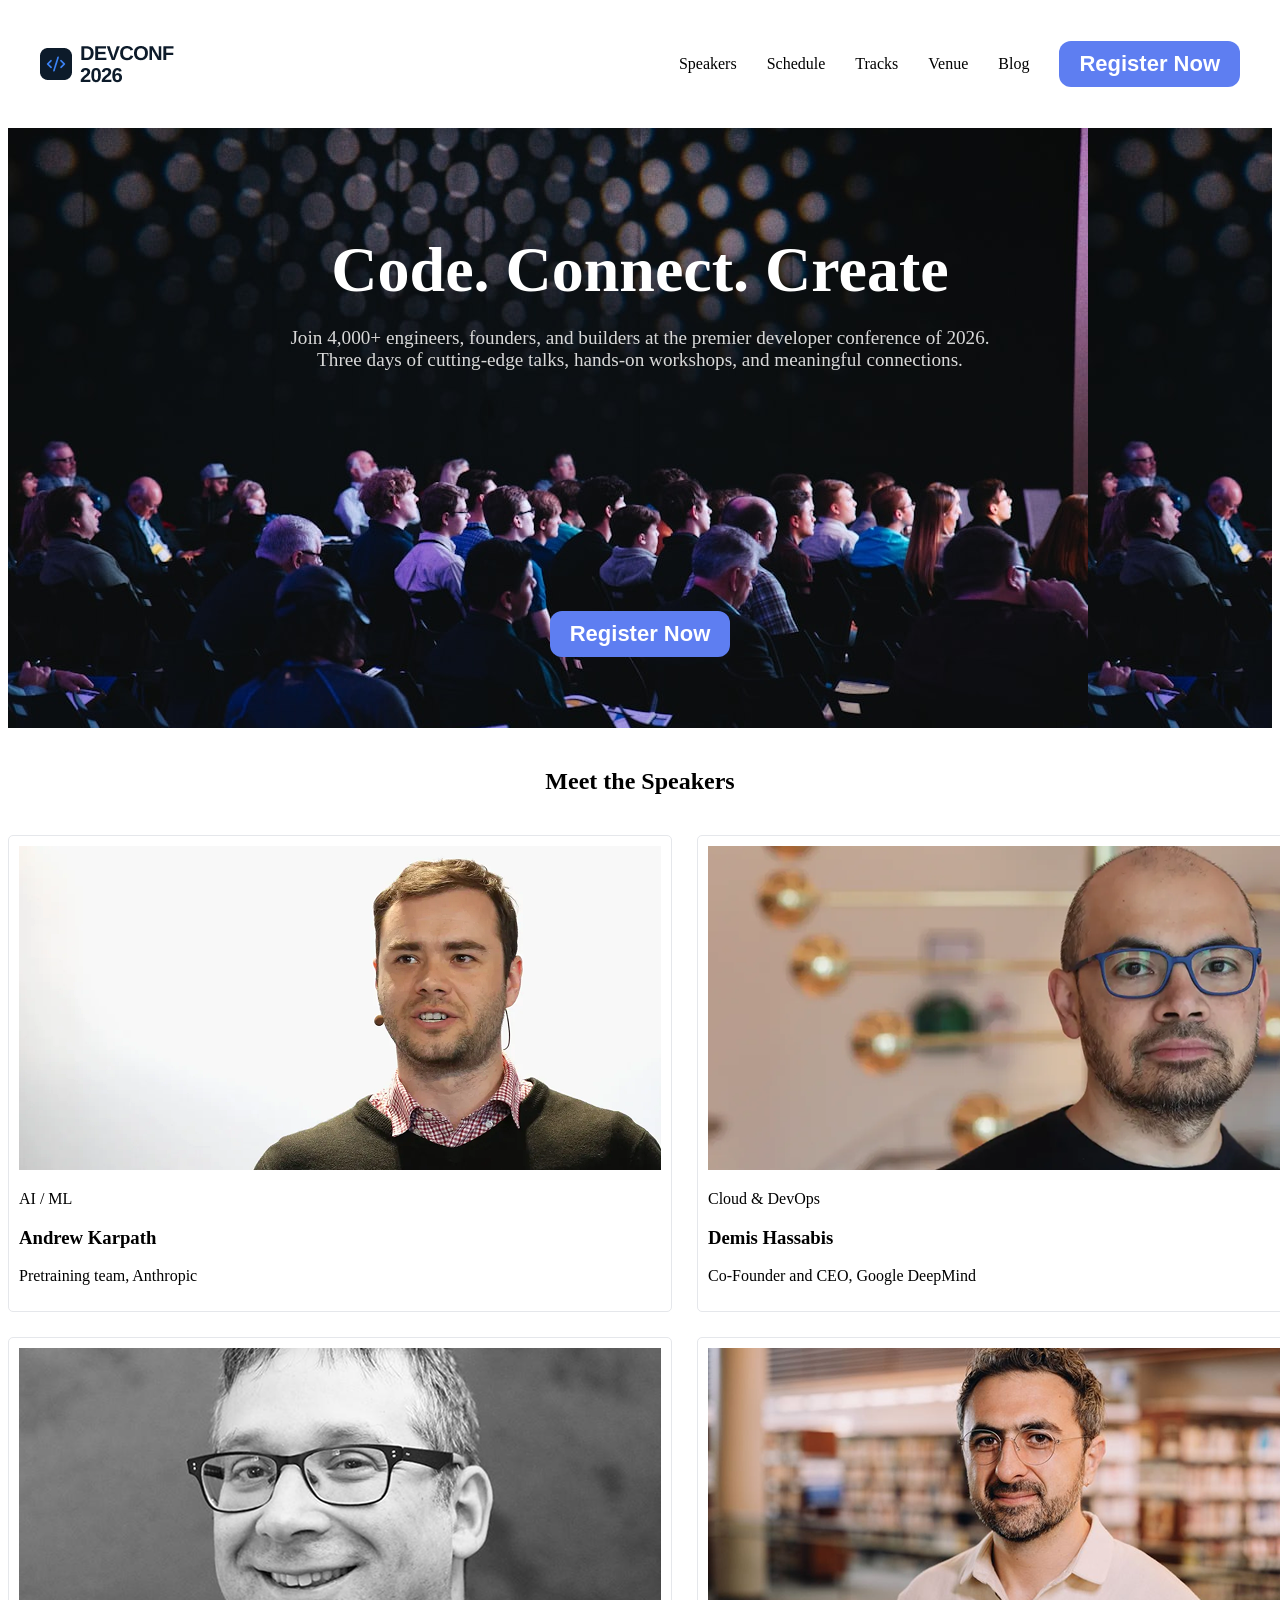
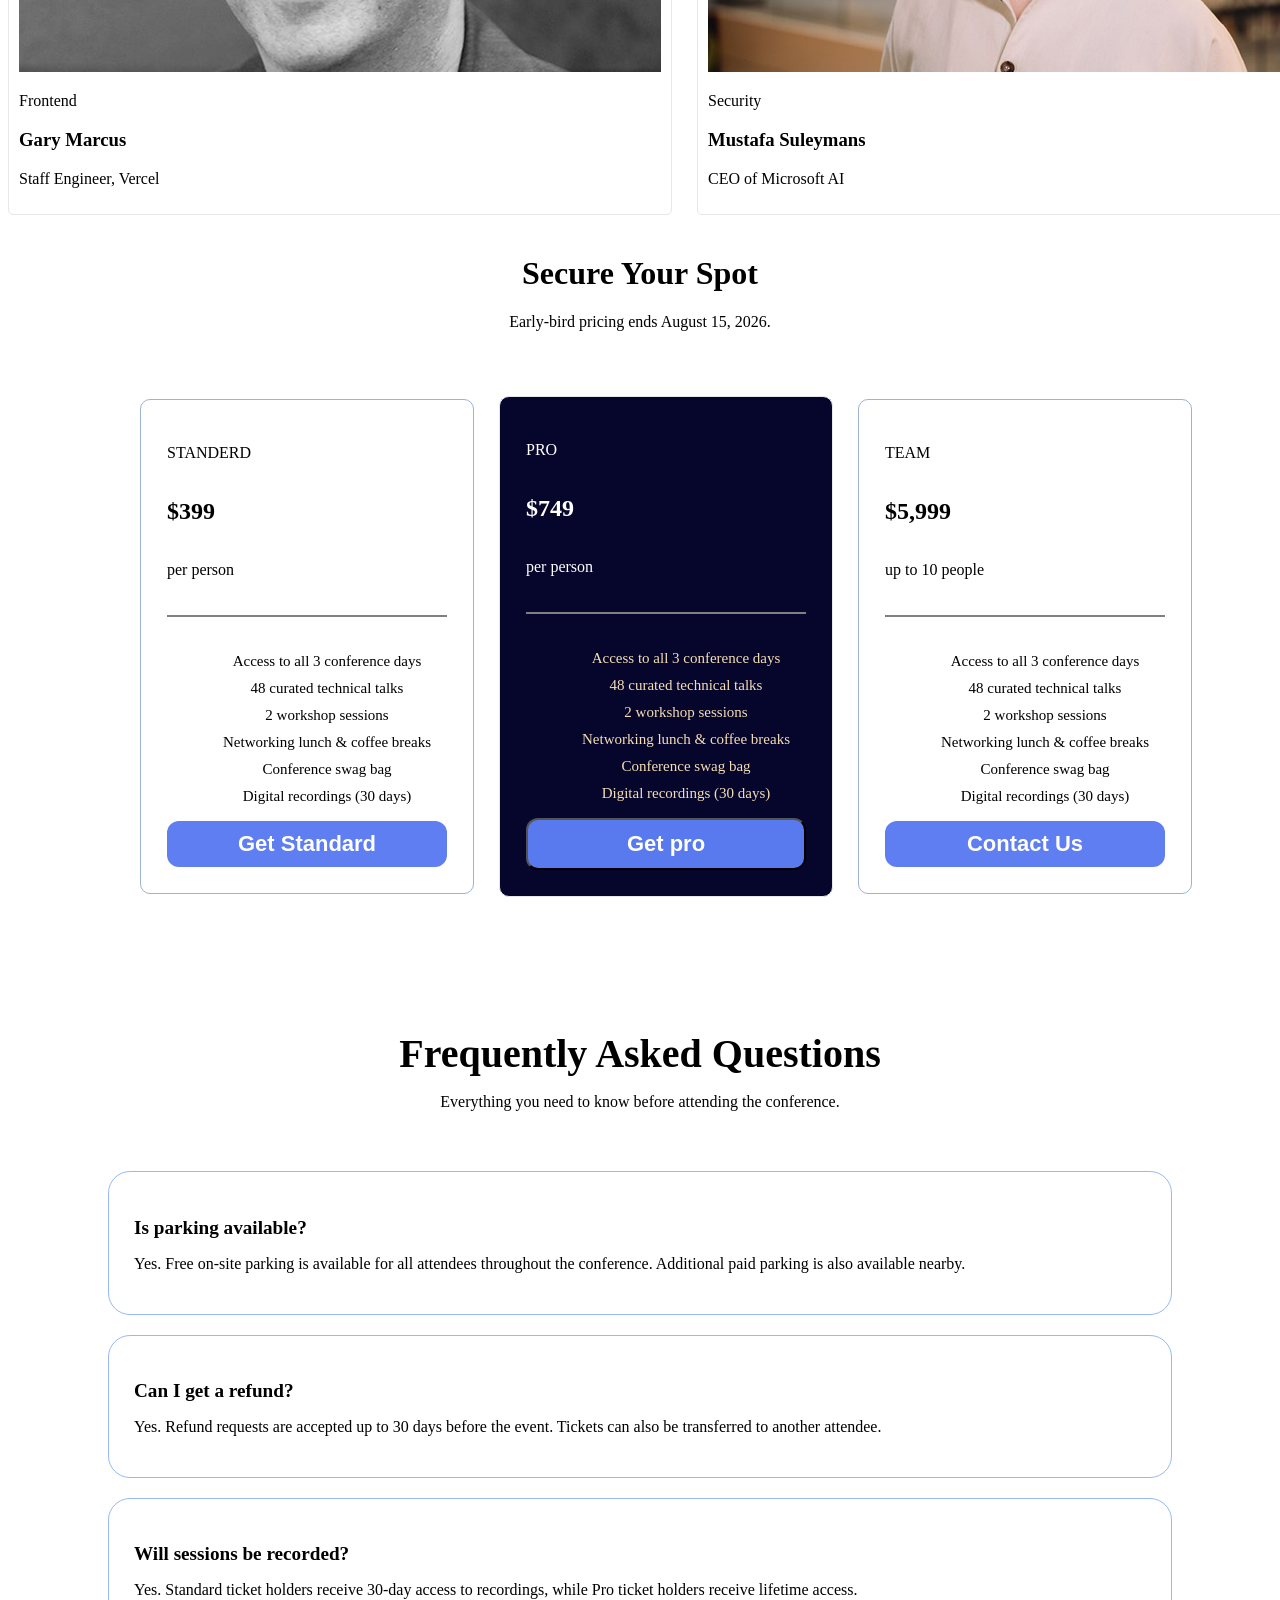
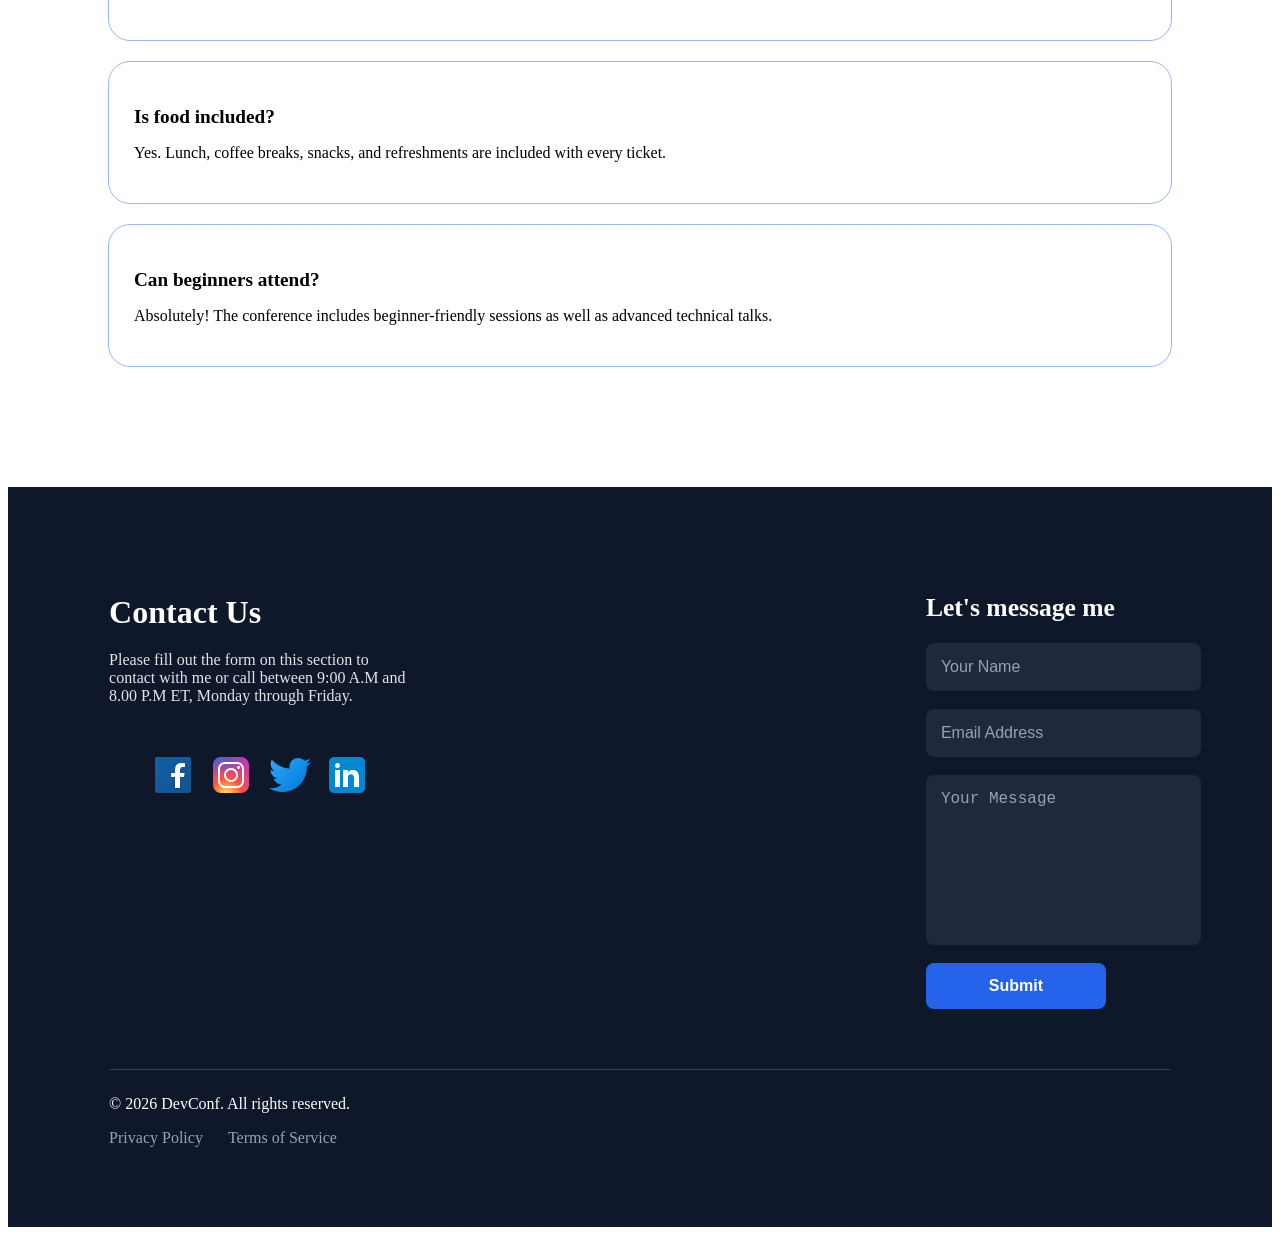
==== index.html @ b2bbcf95 "first commit" ====
<!DOCTYPE html>
<html lang="en">

<head>
    <meta charset="UTF-8">
    <meta name="viewport" content="width=device-width, initial-scale=1.0">
    <title>Document</title>
    <link rel="stylesheet" href="styles.css">
</head>

<body>
    <!-- Navbar start -->
    <header>
        <nav class="container">
            <img src="assets/logo.png">
            <ul class="link">
                <li><a href="">Speakers</a></li>
                <li><a href="">Schedule</a></li>
                <li><a href="">Tracks</a></li>
                <li><a href="">Venue</a></li>
                <li><a href="">Blog</a></li>
                <button class="common-btn">Register Now</button>
            </ul>
        </nav>
    </header>
    <!-- Navbar end -->

    <!-- Hero Banner section start -->
    <section class="hero">
        <div class="hero-content">

            <h1>
                Code. Connect. Create
            </h1>

            <p>
                Join 4,000+ engineers, founders, and builders at the premier developer
                conference of 2026. Three days of cutting-edge talks, hands-on workshops,
                and meaningful connections.
            </p>
            <button class="reg-btn">Register Now</button>

        </div>

    </section>
    <!--  Hero Banner section end -->



    <!-- speakers section start -->
    <section class="speakers">

        <h1>Meet the Speakers</h1>
        <div class="speaker-container">
            <div class="card">
                <img src="assets/andrej.png">
                <div class="card-contain">
                    <p>AI / ML</p>
                    <h3>Andrew Karpath</h3>
                    <p>Pretraining team, Anthropic</p>

                </div>
            </div>
            <div class="card">
                <img src="assets/demis.png">
                <div class="card-contain">
                    <p>Cloud & DevOps</p>
                    <h3>Demis Hassabis</h3>
                    <p>Co-Founder and CEO, Google DeepMind</p>
                </div>
            </div>
            <div class="card">
                <img src="assets/gary.png">
                <div class="card-contain">
                    <p>Frontend</p>
                    <h3>Gary Marcus</h3>
                    <p>Staff Engineer, Vercel</p>
                </div>
            </div>
            <div class="card">
                <img src="assets/mustafa.png">
                <div class="card-contain">
                    <p>Security</p>
                    <h3>Mustafa Suleymans</h3>
                    <p>CEO of Microsoft AI</p>
                </div>
            </div>
        </div>
    </section>
    <!-- speakers section start -->

    <!-- pricing section start -->

    <div class="title">
        <h1>Secure Your Spot</h1>
        <p>Early-bird pricing ends August 15, 2026.</p>
    </div>
    <div class="cards">
        <!-- card one -->
        <div class="price-card">
            <p>STANDERD</p>
            <h2>$399</h2>
            <p>per person</p>
            <hr>
            <ul class="features">
                <li>Access to all 3 conference days</li>
                <li>48 curated technical talks</li>
                <li>2 workshop sessions</li>
                <li>Networking lunch & coffee breaks</li>
                <li>Conference swag bag</li>
                <li>Digital recordings (30 days)</li>
            </ul>
            <button class="outline-btn">Get Standard</button>
        </div>
        <div class="pro-card">
            <p>PRO</p>
            <h2>$749</h2>
            <p>per person</p>
            <hr>
            <ul class="features">
                <li>Access to all 3 conference days</li>
                <li>48 curated technical talks</li>
                <li>2 workshop sessions</li>
                <li>Networking lunch & coffee breaks</li>
                <li>Conference swag bag</li>
                <li>Digital recordings (30 days)</li>
            </ul>
            <button class="btn">Get pro</button>
        </div>
        <div class="price-card">
            <p>TEAM</p>
            <h2>$5,999</h2>
            <p>up to 10 people</p>
            <hr>
            <ul class="features">
                <li>Access to all 3 conference days</li>
                <li>48 curated technical talks</li>
                <li>2 workshop sessions</li>
                <li>Networking lunch & coffee breaks</li>
                <li>Conference swag bag</li>
                <li>Digital recordings (30 days)</li>
            </ul>
            <button class="outline-btn">Contact Us</button>
        </div>
    </div>
    <!-- pricing section end -->

    <!-- FAQ Section Start -->

    <section class="FAQ">
        <div class="FAQ-heading">
            <h2>Frequently Asked Questions</h2>
            <p>Everything you need to know before attending the conference.</p>
        </div>

        <div class="FAQ-container">

            <div class="FAQ-contain">
                <h3>Is parking available?</h3>
                <p>
                    Yes. Free on-site parking is available for all attendees throughout
                    the conference. Additional paid parking is also available nearby.
                </p>
            </div>

            <div class="FAQ-contain">
                <h3>Can I get a refund?</h3>
                <p>
                    Yes. Refund requests are accepted up to 30 days before the event.
                    Tickets can also be transferred to another attendee.
                </p>
            </div>

            <div class="FAQ-contain">
                <h3>Will sessions be recorded?</h3>
                <p>
                    Yes. Standard ticket holders receive 30-day access to recordings,
                    while Pro ticket holders receive lifetime access.
                </p>
            </div>

            <div class="FAQ-contain">
                <h3>Is food included?</h3>
                <p>
                    Yes. Lunch, coffee breaks, snacks, and refreshments are included
                    with every ticket.
                </p>
            </div>

            <div class="FAQ-contain">
                <h3>Can beginners attend?</h3>
                <p>
                    Absolutely! The conference includes beginner-friendly sessions as
                    well as advanced technical talks.
                </p>
            </div>

        </div>
    </section>

    <!-- FAQ Section End -->

    <!-- Footer Start -->

    <footer class="footer">

        <div class="footer-container">

            <div class="footer-left">

                <h2>Contact Us</h2>

                <p>
                    Please fill out the form on this section to contact with me or call between 9:00 A.M and 8.00 P.M
                    ET, Monday through Friday.</p>

                <div class="social-icons">
                    <ul>
                        <li><a href=""> <img src="assets/facebook-48.png"></a></li>
                        <li><a href=""><img src="assets/instagram-48.png"></a></li>
                        <li><a href=""><img src="assets/twitter-bird-48.png"></a></li>
                        <li><a href=""> <img src="assets/linkedin-48.png"></a></li>
                    </ul>


                </div>

            </div>

            <div class="footer-right">

                <h3>Let's message me</h3>

                <form>

                    <input type="text" placeholder="Your Name">

                    <input type="email" placeholder="Email Address">

                    <textarea placeholder="Your Message"></textarea>

                    <button type="submit">Submit</button>

                </form>

            </div>

        </div>

        <hr>

        <div class="footer-p">

            <p>© 2026 DevConf. All rights reserved.</p>

            <div class="footer-links">
                <a href="">Privacy Policy</a>
                <a href="">Terms of Service</a>
            </div>

        </div>

    </footer>


















</body>

</html>
---- styles.css ----
/* nav style start */
  nav {
      display: flex;
      justify-content: space-between;
      padding: 10px 0;
      align-items: center;

  }

  .container {
      max-width: 1200px;
      margin: 15px auto;

  }

  ul {
      display: flex;
      justify-content: space-between;
      list-style: none;
      gap: 10px;
      align-items: center;
  }

  .common-btn {
      background-color: #5e7ef1;
      padding: 10px 20px;
      border-radius: 12px;
      font-weight: bold;
      font-size: 22px;
      color: white;
      border: none;
      cursor: pointer;
  }

  ul li a {
      text-decoration: none;
      color: black;
      

  }

  .link {
      gap: 30px;
  }

  /* nav style end */


  /* hero style start */
  .hero {
      display: flex;
      justify-content: center;
      align-items: center;
      height: 600px;
      background-image: url("assets/banner.jpg");
  }

  .hero-content {
      text-align: center;
      color: white;
      max-width: 700px;
      padding: 20px;
      margin-bottom: 20px;
  }

  .hero-content h1 {
      font-size: 4rem;
      font-weight: 700;
      margin-bottom: 20px;
  }

  .hero-content p {
      font-size: 1.2rem;
      color: #d9d9d9;
      margin-bottom: 40px;
  }

  .reg-btn {
      background-color: #5e7ef1;
      padding: 10px 20px;
      border-radius: 12px;
      font-weight: bold;
      font-size: 22px;
      color: white;
      border: none;
      cursor: pointer;
      margin-top: 200px;
  }

  /* hero style end */

  /* speaker style start */

  .speakers {

      max-width: 1350px;
      margin: 40px auto;
  }

  .speakers h1 {
      text-align: center;
      margin-bottom: 40px;
  }

  .speaker-container {
      display: grid;
      grid-template-columns: repeat(2, 1fr);
      gap: 25px
  }

  .card {

      background: #fff;
      border: 1px solid #e5e7eb;
      border-radius: 5px;
      padding: 10px;
  }

  /* speaker style end */





  /* pricing style start */

  .title {
      text-align: center;
  }
.title p{
    margin-bottom:65px;
     
  }


  .cards {
      display: grid;
      grid-template-columns: repeat(3, 1fr);
      gap: 25px;
      align-items: center;
      max-width: 1000px;
      margin: 0 auto;


  }

  .price-card {
      display: flex;
      flex-direction: column;
      border: 1px solid #9eb1d7;
      border-radius: 10px;
      padding: 28px 26px 26px;
      width: 280px;

  }

  .features {
      display: flex;
      flex-direction: column;

  }

  .features li {
      display: flex;
      justify-content: center;
      font-size: 15px;
      text-align: center;
      color: black;
  }

  hr {
      border: 1px solid gray;
      margin: 20px 0;
  }

  .btn {
      padding: 10px 20px;
      border-radius: 12px;
      font-weight: bold;
      font-size: 22px;
      width: 100%;
      padding: 11px 0;
      cursor: pointer;
      text-align: center;
      background-color: #597aef;
      color: white;
  }

  .outline-btn {
      background-color: #5e7ef1;
      padding: 10px 20px;
      border-radius: 12px;
      font-weight: bold;
      font-size: 22px;
      color: white;
      border: none;
      cursor: pointer;
      width: 100%;
       
  }

  .pro-card {
      display: flex;
      flex-direction: column;
      border: 1px solid #e5e7eb;
      border-radius: 10px;
      padding: 28px 26px 26px;
      width: 280px;
      background-color: rgb(6, 6, 45);
      color: white;

  }

  .pro-card li {
      color: wheat;
  }

  /* pricing style start */


  /* FAQ Section start */

  .FAQ {
        padding: 100px;   
  }

  .FAQ-heading {
      text-align: center;
      margin-bottom: 60px;
  }

  .FAQ-heading h2 {
      font-size: 2.5rem;
      margin-bottom: 15px;
  }

  .faq-header p {
      font-size: 1.1rem;

  }

  .faq-container {
      max-width: 850px;
      margin: auto;
  }

  .FAQ-contain {
      background: c;
      border: 1px solid #97b8fa;
      border-radius: 22px;
      padding: 25px;
      margin-bottom: 20px;
  }

  .FAQ-contain h3 {
      font-size: 1.2rem;
      margin-bottom: 12px;
  }
   /* FAQ Section end  */


   /* Footer */
.footer{
    background:#0f172a;
    color:#ffffff;
    padding:80px 8% ;
}

.footer-container{
    display:flex;
    justify-content:space-between;
    gap:60px;
    
}

.footer-left{
     
    width:300px;
}

.footer-left h2{
    font-size:2rem;
    margin-bottom:20px;
}

.footer-left p{
    color:#e2e4e7;
    
    margin-bottom:30px;
   max-width:300px;  
}

.social-icons{
    display:flex;
    gap:15px;
}

.social-icons a{
    
    display:flex;
    justify-content:center;
    align-items:center;
    border-radius:50%;
    text-decoration:none;
    
}

 

.footer-right{
   
    max-width:320px;
}

.footer-right h3{
    margin-bottom:20px;
    font-size:1.6rem;
}

.footer-right form{
    display:flex;
    flex-direction:column;
    gap:18px;
}

.footer-right input,
.footer-right textarea{

    width:100%;
    padding:15px;
    border:none;
    outline:none;
    border-radius:8px;
    background:#1e293b;
    color:#fff;
    font-size:16px;

}

.footer-right textarea{
    resize:none;
    height:140px;
}

.footer-right input::placeholder,
.footer-right textarea::placeholder{
    color:#94a3b8;
}

.footer-right button{

    width:180px;
    padding:14px;
    border:none;
    border-radius:8px;
    background:#2563eb;
    color:#fff;
    font-size:16px;
    font-weight:600;
    cursor:pointer;
    

}

.footer hr{
    border:none;
    height:1px;
    background:#334155;
    margin:60px 0 25px;
}

.footer-bottom{

    display:flex;
    justify-content:space-between;
    align-items:center;
    gap:20px;

}

.footer-bottom p{
    color:#94a3b8;
}

.footer-links{
    display:flex;
    gap:25px;
}

.footer-links a{
    color:#94a3b8;
    text-decoration:none;
    
}
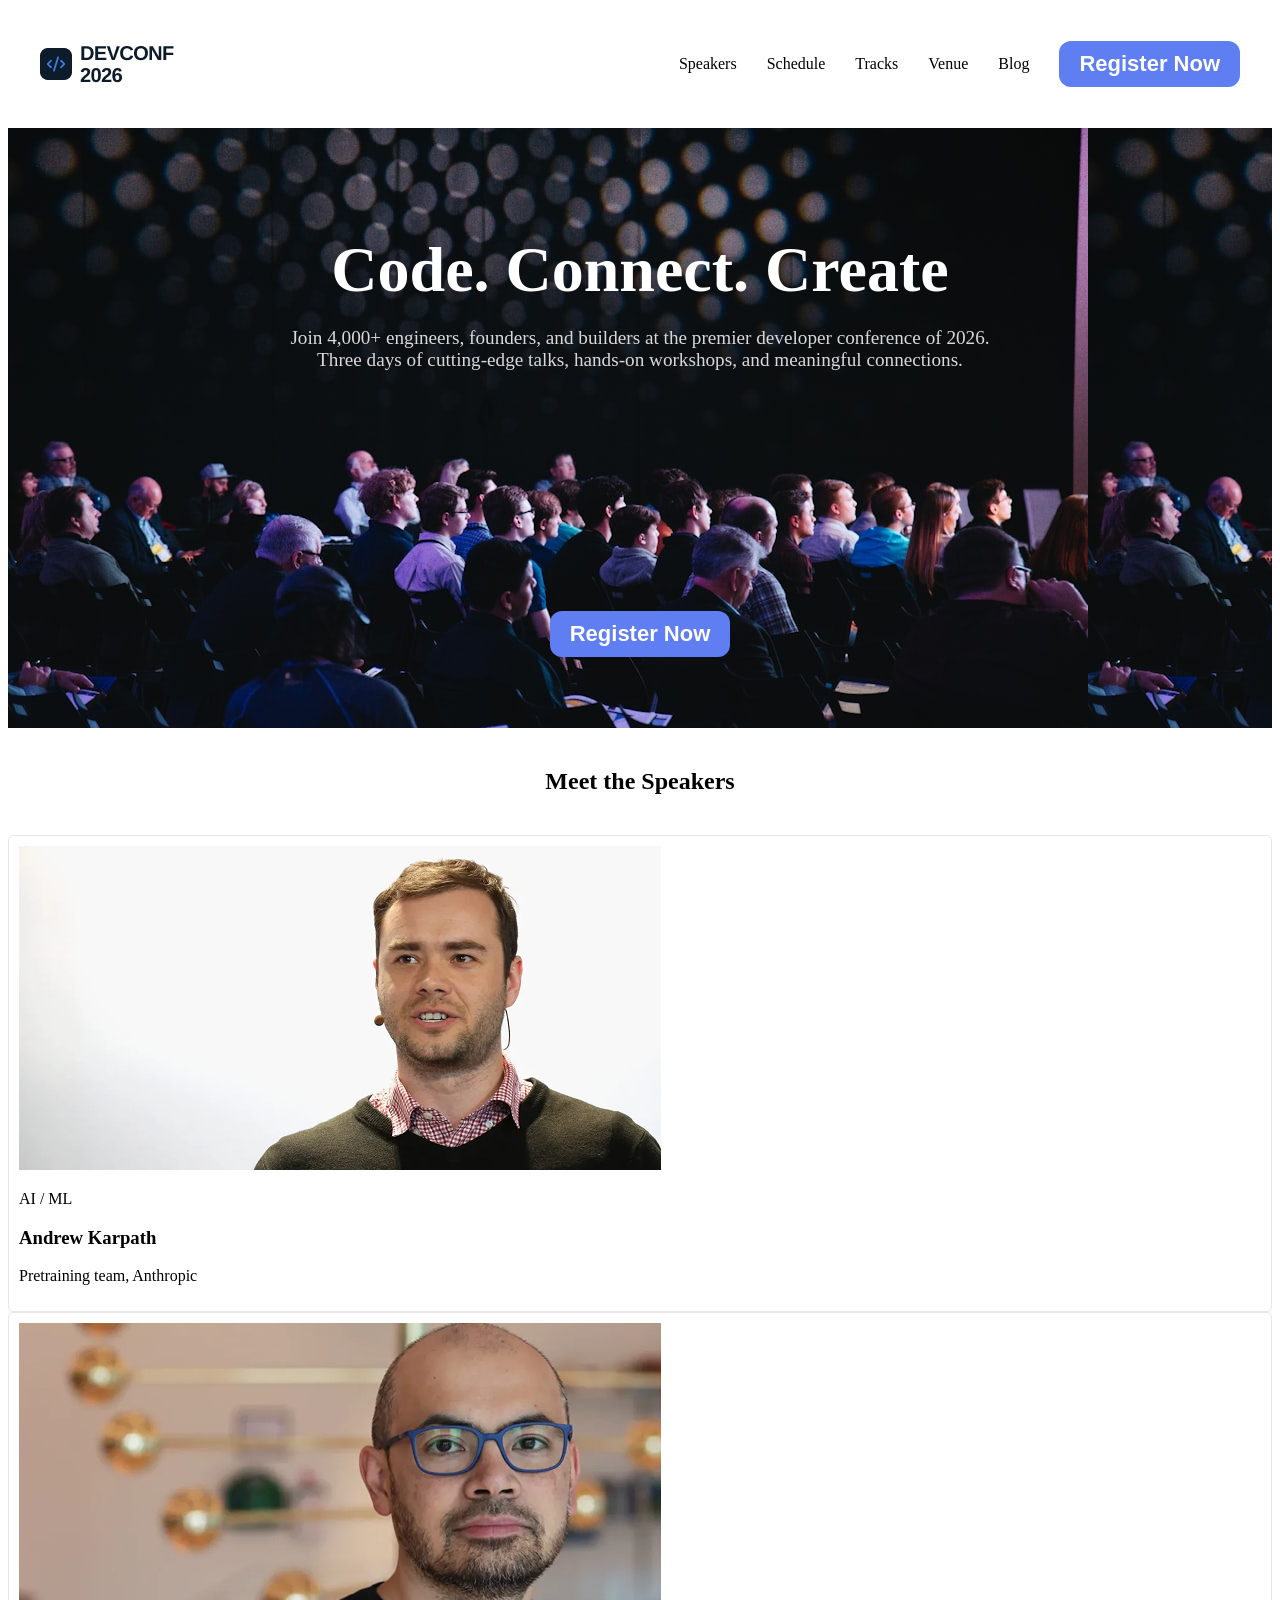
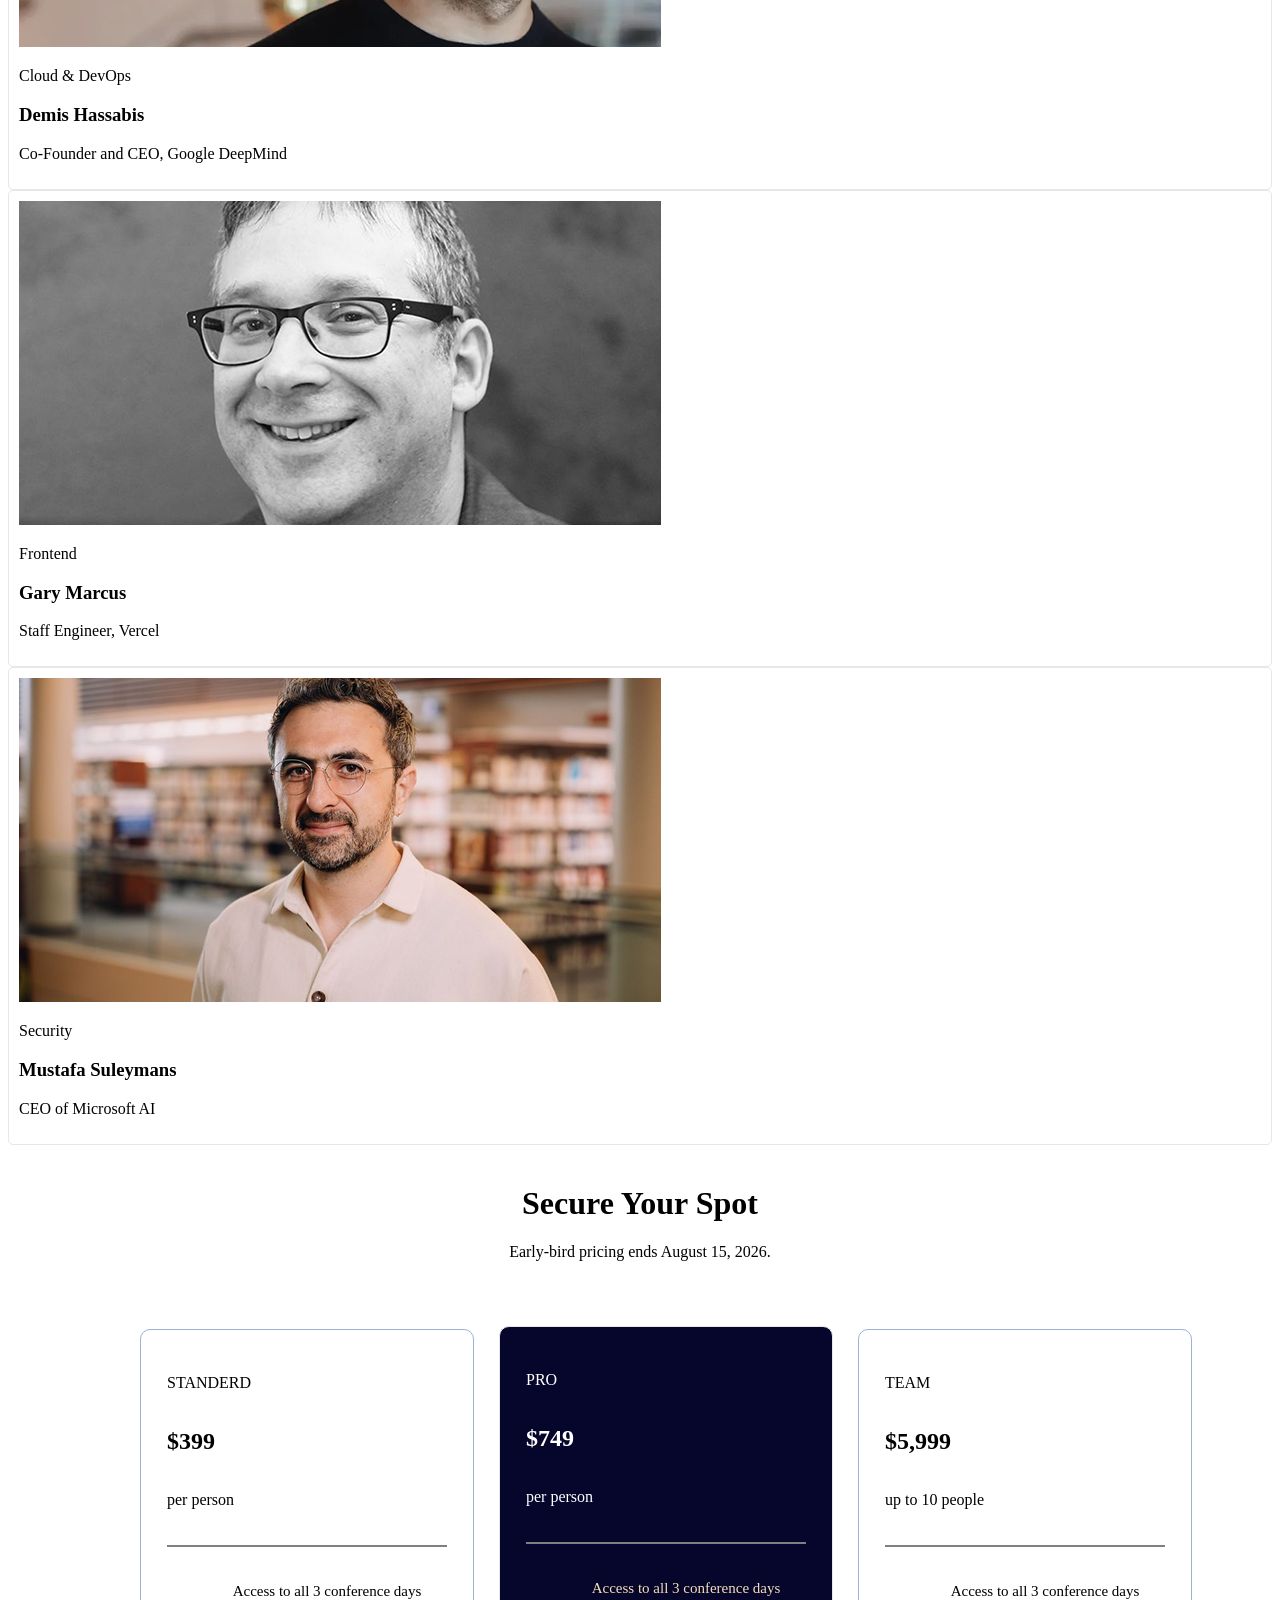
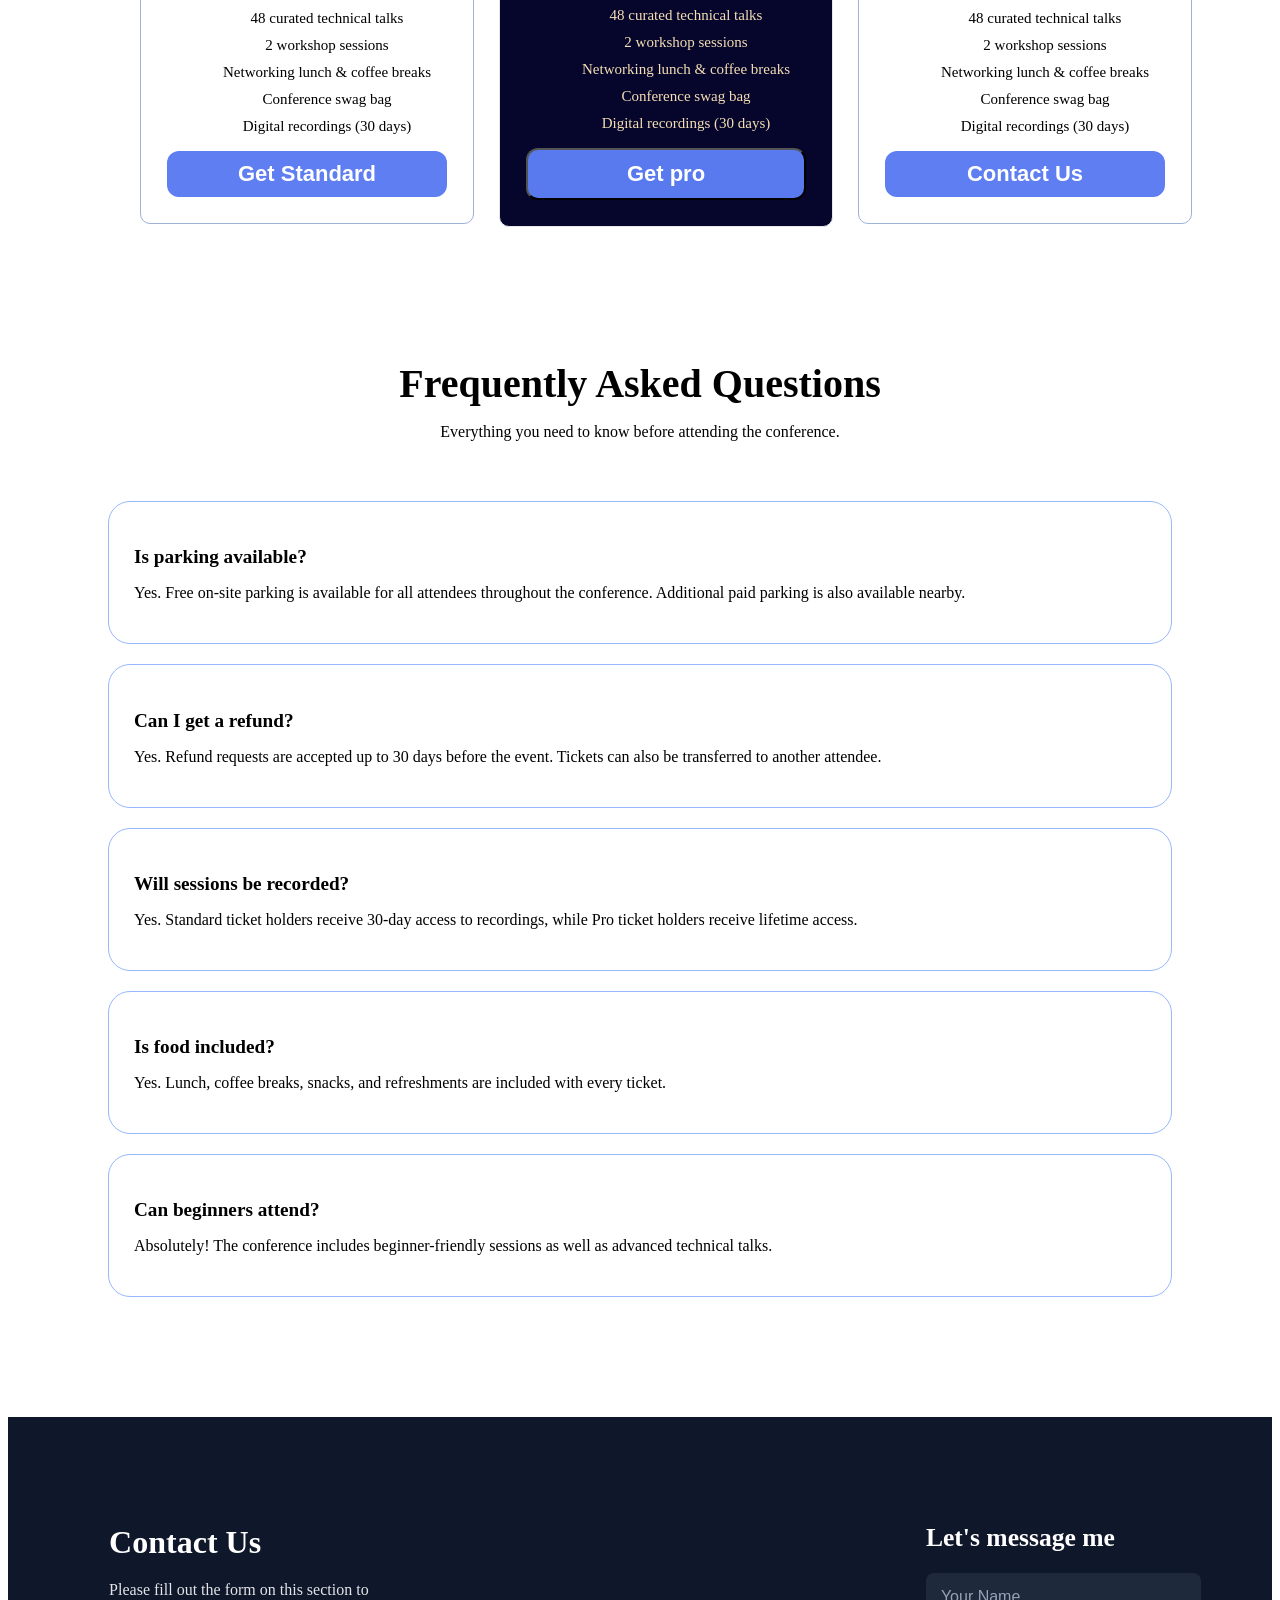
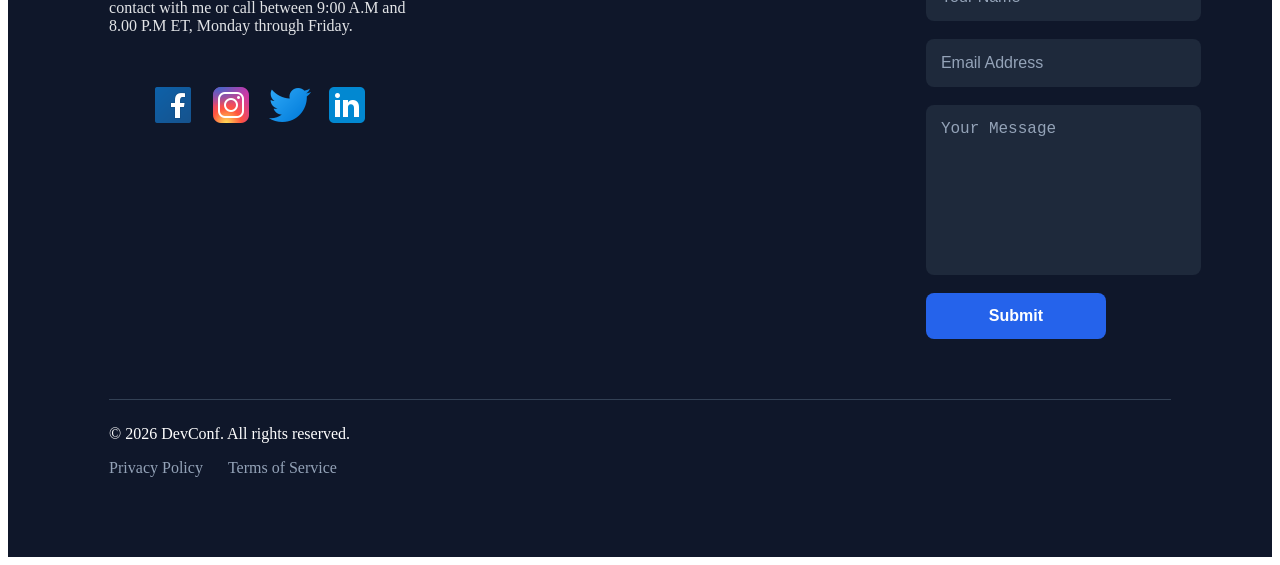
==== commit d0545ef6: "html changed" ====
--- a/index.html
+++ b/index.html
@@ -5,7 +5,7 @@
     <meta charset="UTF-8">
     <meta name="viewport" content="width=device-width, initial-scale=1.0">
     <title>Document</title>
-    <link rel="stylesheet" href="styles.css">
+    <link rel="stylesheet" href="./styles.css">
 </head>
 
 <body>
@@ -51,7 +51,7 @@
     <section class="speakers">
 
         <h1>Meet the Speakers</h1>
-        <div class="speaker-container">
+        <div class="speaker-container"></div>
             <div class="card">
                 <img src="assets/andrej.png">
                 <div class="card-contain">
